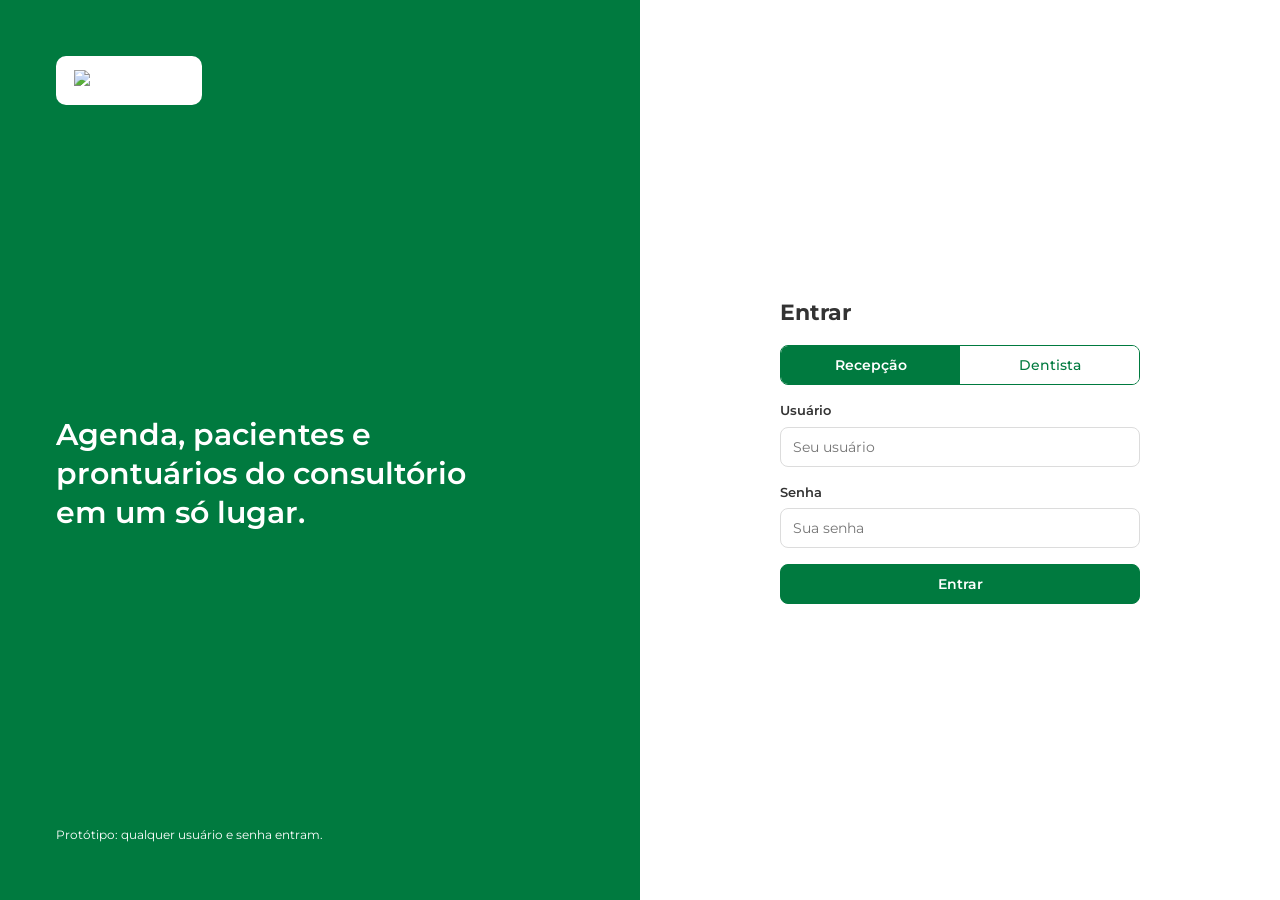
==== agenda.html @ 40bcf56d "Initial commit Created from https://vercel.com/new" ====
<!doctype html>
<html lang="pt-BR">
  <head>
    <meta charset="UTF-8" />
    <meta name="viewport" content="width=device-width,initial-scale=1" />
    <title>Agenda - Sorriso Pleno</title>
    <link rel="icon" href="assets/image/logo_sorriso_pleno.jpg" />
    <link rel="stylesheet" href="assets/css/style.css" />
  </head>
  <body>
    <div class="app">
      <aside
        class="side"
        id="menu"
        data-perfil="recepcao"
        data-ativo="agenda"
      ></aside>
      <main class="main">
        <div class="topo">
          <div>
            <label class="sub" for="dentista" style="margin: 0">Dentista</label
            ><select id="dentista" class="troca">
              <option>Dra. Renata Santos</option>
              <option>Dr. Carlos Mendes</option>
              <option>Dra. Ana Lima</option>
              <option>Todos os dentistas</option>
            </select>
            <p class="sub" id="subtituloData"></p>
          </div>
          <div class="row">
            <div class="tabs" role="group" aria-label="Modo de visualização">
              <button
                type="button"
                class="filter active"
                id="verDia"
                aria-pressed="true"
              >
                Dia
              </button>
              <button
                type="button"
                class="filter"
                id="verSemana"
                aria-pressed="false"
              >
                Semana
              </button>
            </div>
            <button
              class="btn sec sm"
              id="diaAnterior"
              data-i="left"
              aria-label="Dia anterior"
            ></button
            ><strong id="dataCompleta"></strong
            ><button
              class="btn sec sm"
              id="proximoDia"
              data-i="right"
              aria-label="Próximo dia"
            ></button
            ><button class="btn" id="abrirModal" data-i="plus">
              Nova consulta
            </button>
          </div>
        </div>

        <div class="stats">
          <div class="card">
            <span id="rotuloTotal">Pacientes no dia</span
            ><b id="totalPacientes">0</b>
          </div>
          <div class="card">
            <span>Pendentes</span><b id="totalPendentes">0</b>
          </div>
          <div class="card"><span>Consultórios</span><b>2</b></div>
        </div>

        <!-- VISÃO DIA -->
        <div class="cols" id="visaoDia">
          <section class="card">
            <div class="top">
              <h2>Agenda diária</h2>
              <span class="sub">08:00 — 18:00</span>
            </div>
            <div id="agenda"></div>
          </section>
          <div>
            <section class="card" style="margin-bottom: 20px">
              <div class="top">
                <h2 id="calTitulo"></h2>
                <span class="row"
                  ><button
                    class="btn sec sm"
                    id="mesAnterior"
                    data-i="left"
                    aria-label="Mês anterior"
                  ></button
                  ><button
                    class="btn sec sm"
                    id="mesProximo"
                    data-i="right"
                    aria-label="Próximo mês"
                  ></button
                ></span>
              </div>
              <div class="cal" id="cal"></div>
            </section>
            <section class="card proximos">
              <h2 id="tituloLista">Próximos pacientes</h2>
              <div class="search" data-i="search">
                <input
                  id="buscaPaciente"
                  placeholder="Buscar paciente por nome"
                  autocomplete="off"
                />
              </div>
              <div id="listaPacientes"></div>
            </section>
          </div>
        </div>

        <!-- VISÃO SEMANA (antigo agendamento.html) -->
        <section class="card" id="visaoSemana" hidden>
          <div class="top">
            <h2>Agenda semanal</h2>
            <span class="sub">08:00 — 18:00 · sábado até 12:00</span>
          </div>
          <div class="week" id="semana"></div>
          <div class="legenda">
            <span><i class="l-conf"></i>Confirmada</span>
            <span><i class="l-pend"></i>Pendente</span>
            <span><i class="l-bloq"></i>Horário bloqueado</span>
          </div>
          <p class="sub" style="margin-top: 12px">
            Intervalo de almoço das 12:00 às 13:00. Clique no dia para abrir a
            agenda diária ou na consulta para abrir o prontuário.
          </p>
        </section>
      </main>
    </div>

    <!-- NOVA CONSULTA (com verificação de choques) -->
    <div
      class="modal"
      id="modal"
      role="dialog"
      aria-modal="true"
      aria-labelledby="tituloModal"
    >
      <div class="box agendar">
        <h2 id="tituloModal">Nova consulta</h2>
        <form id="formAgendamento">
          <div class="form-grid">
            <div class="full">
              <label for="nome">Paciente</label>
              <input id="nome" list="listaNomes" autocomplete="off" required />
              <datalist id="listaNomes"></datalist>
            </div>
            <div>
              <label for="dentistaForm">Dentista</label>
              <select id="dentistaForm">
                <option>Dra. Renata Santos</option>
                <option>Dr. Carlos Mendes</option>
                <option>Dra. Ana Lima</option>
              </select>
            </div>
            <div>
              <label for="sala">Consultório</label>
              <select id="sala">
                <option>Sala 01</option>
                <option>Sala 02</option>
              </select>
            </div>
            <div>
              <label for="data">Data</label>
              <input id="data" type="date" required />
            </div>
            <div>
              <label for="hora">Início</label>
              <input id="hora" type="time" step="900" required />
            </div>
            <div>
              <label for="duracao">Duração</label>
              <select id="duracao">
                <option value="30">30 min</option>
                <option value="60" selected>1 hora</option>
                <option value="90">1h30</option>
                <option value="120">2 horas</option>
              </select>
            </div>
            <div>
              <label for="status">Status</label>
              <select id="status">
                <option>Confirmado</option>
                <option>Pendente</option>
              </select>
            </div>
            <div class="full">
              <label for="procedimento">Procedimento</label>
              <input id="procedimento" required />
            </div>
          </div>
          <div
            class="alert"
            id="alertaAgenda"
            role="status"
            aria-live="polite"
            hidden
          ></div>
          <div class="row">
            <button type="button" class="btn sec" id="fecharModal">
              Cancelar
            </button>
            <button class="btn" id="salvarConsulta">Salvar</button>
          </div>
        </form>
      </div>
    </div>

    <div
      class="modal"
      id="modalProntuario"
      role="dialog"
      aria-modal="true"
      aria-labelledby="prontNome"
    >
      <div class="box grande">
        <div class="pront-top">
          <div class="idp">
            <span class="av" id="prontIni"></span>
            <div>
              <h2 id="prontNome" style="margin: 0"></h2>
              <p class="sub">Prontuário do paciente</p>
            </div>
          </div>
          <button
            class="btn sec sm"
            id="fecharProntuario"
            data-i="x"
            aria-label="Fechar"
          ></button>
        </div>
        <div class="pront-res" id="prontResumo"></div>
        <h3>Histórico de consultas</h3>
        <div id="prontHistorico"></div>
        <h3>Anotações clínicas</h3>
        <textarea
          id="prontNotas"
          rows="5"
          placeholder="Registre aqui a evolução do paciente"
        ></textarea>
        <div class="row">
          <span class="sub" id="prontAviso" style="margin-right: auto"></span
          ><button class="btn sec" id="fecharProntuario2">Fechar</button
          ><button class="btn" id="salvarNotas">Salvar anotações</button>
        </div>
      </div>
    </div>

    <div class="toast" id="toast" role="status"></div>

    <script src="assets/js/common.js"></script>
    <script src="assets/js/agenda.js"></script>
  </body>
</html>
---- assets/css/style.css ----
@import url("https://fonts.googleapis.com/css2?family=Montserrat:wght@400;500;600;700&display=swap");
/* Sorriso Pleno – CSS único do projeto. Todas as telas usam apenas este arquivo. */
:root {
  --verde: #007a3f;
  --verde-esc: #005c2f;
  --verde-cl: #e6f2ec;
  --txt: #333333;
  --bg: #ffffff;
  --borda: #dcdcdc;
  --cinza: #f5f5f5;
  --risco: #b3261e;
  --risco-cl: #fdecea;
  --atencao: #8a5a00;
  --atencao-cl: #fff4d6;
}
* {
  box-sizing: border-box;
  margin: 0;
  padding: 0;
}
body {
  font-family: "Montserrat", sans-serif;
  font-weight: 400;
  color: var(--txt);
  background: var(--cinza);
  font-size: 14px;
  line-height: 1.5;
}
h1 {
  font-size: 22px;
  font-weight: 700;
}
h2 {
  font-size: 16px;
  font-weight: 600;
}
a {
  color: var(--verde);
  font-weight: 600;
  text-decoration: none;
}
a:hover {
  text-decoration: underline;
}
:focus-visible {
  outline: 3px solid var(--verde);
  outline-offset: 2px;
}
.ic {
  width: 18px;
  height: 18px;
  flex: none;
  fill: none;
  stroke: currentColor;
  stroke-width: 1.8;
  stroke-linecap: round;
  stroke-linejoin: round;
}
/* login */
.login {
  display: grid;
  grid-template-columns: 1fr 1fr;
  min-height: 100vh;
  background: var(--bg);
}
.login-marca {
  background: var(--verde);
  color: #fff;
  padding: 56px;
  display: flex;
  flex-direction: column;
  justify-content: space-between;
}
.login-marca p {
  font-size: 30px;
  font-weight: 600;
  line-height: 1.3;
  max-width: 420px;
}
.login-form {
  display: flex;
  align-items: center;
  justify-content: center;
  padding: 32px;
}
.login-form form {
  width: 100%;
  max-width: 360px;
  display: grid;
  gap: 16px;
}
.perfis {
  display: grid;
  grid-template-columns: 1fr 1fr;
  border: 1.5px solid var(--verde);
  border-radius: 8px;
  overflow: hidden;
}
.perfis button {
  padding: 10px;
  border: 0;
  background: #fff;
  color: var(--verde);
  font: 500 14px Montserrat;
  cursor: pointer;
}
.perfis button[aria-pressed="true"] {
  background: var(--verde);
  color: #fff;
  font-weight: 600;
}
label {
  display: grid;
  gap: 6px;
  font-weight: 600;
  font-size: 13px;
}
input,
select,
textarea {
  font: 400 14px Montserrat;
  color: var(--txt);
  padding: 10px 12px;
  border: 1.5px solid var(--borda);
  border-radius: 8px;
  background: #fff;
  width: 100%;
}
textarea {
  resize: vertical;
  min-height: 72px;
}
input:focus,
select:focus,
textarea:focus {
  border-color: var(--verde);
  outline: none;
}
.btn {
  font: 600 14px Montserrat;
  padding: 10px 18px;
  border-radius: 8px;
  border: 1.5px solid var(--verde);
  background: var(--verde);
  color: #fff;
  cursor: pointer;
  display: inline-flex;
  align-items: center;
  gap: 8px;
  justify-content: center;
}
.btn:hover {
  background: var(--verde-esc);
  text-decoration: none;
}
.btn.sec {
  background: #fff;
  color: var(--verde);
}
.btn.sec:hover {
  background: var(--verde-cl);
}
.btn.peq,
.btn.sm {
  padding: 6px 12px;
  font-size: 12px;
}
.btn.perigo {
  background: #fff;
  color: var(--risco);
  border-color: var(--risco);
}
.btn.perigo:hover {
  background: var(--risco-cl);
}
.dica {
  font-size: 12px;
  color: #666;
}
/* app */
.app {
  display: grid;
  grid-template-columns: 240px 1fr;
  min-height: 100vh;
}
.side {
  background: var(--verde);
  color: #fff;
  padding: 24px 16px;
  display: flex;
  flex-direction: column;
  gap: 6px;
  position: sticky;
  top: 0;
  height: 100vh;
}
.side a {
  color: #fff;
  display: flex;
  align-items: center;
  gap: 10px;
  padding: 10px 12px;
  border-radius: 8px;
  font-weight: 500;
}
.side a:hover {
  background: rgba(255, 255, 255, 0.15);
  text-decoration: none;
}
.side a.on {
  background: #fff;
  color: var(--verde);
  font-weight: 600;
}
.side .quem {
  margin-top: auto;
  padding: 12px;
  border-top: 1px solid rgba(255, 255, 255, 0.3);
  font-size: 13px;
}
.side .quem b {
  display: block;
  font-weight: 600;
}
.main {
  padding: 32px;
  max-width: 1400px;
  width: 100%;
  margin: 0 auto;
}
.topo {
  display: flex;
  justify-content: space-between;
  align-items: flex-end;
  gap: 16px;
  flex-wrap: wrap;
  margin-bottom: 24px;
}
.topo p {
  color: #666;
}
.card {
  background: #fff;
  border: 1px solid var(--borda);
  border-radius: 10px;
  padding: 20px;
}
.grid2 {
  display: grid;
  grid-template-columns: 1fr 1fr;
  gap: 16px;
}
.barra {
  display: flex;
  align-items: center;
  gap: 8px;
  flex-wrap: wrap;
}
.barra input[type="date"] {
  width: auto;
}
/* agenda */
.lista {
  display: grid;
  gap: 12px;
}
.cons {
  display: grid;
  grid-template-columns: 110px 1fr auto;
  gap: 16px;
  align-items: center;
  background: #fff;
  border: 1px solid var(--borda);
  border-left: 5px solid var(--verde);
  border-radius: 10px;
  padding: 16px;
}
.cons .hora {
  font-weight: 700;
  font-size: 18px;
}
.cons .hora small {
  display: block;
  font-weight: 400;
  font-size: 12px;
  color: #666;
}
.cons .pac {
  font-weight: 600;
  font-size: 15px;
}
.meta {
  display: flex;
  gap: 14px;
  flex-wrap: wrap;
  color: #555;
  font-size: 13px;
  margin-top: 4px;
}
.meta span {
  display: inline-flex;
  align-items: center;
  gap: 5px;
}
.acoes {
  display: flex;
  gap: 6px;
  flex-wrap: wrap;
  justify-content: flex-end;
}
.st {
  display: inline-block;
  padding: 3px 10px;
  border-radius: 99px;
  font-size: 12px;
  font-weight: 600;
  background: var(--cinza);
  border: 1px solid var(--borda);
}
.st.Confirmada {
  background: var(--verde-cl);
  color: var(--verde);
  border-color: var(--verde);
}
.st.Atendimento {
  background: var(--verde);
  color: #fff;
  border-color: var(--verde);
}
.st.Concluida {
  background: var(--txt);
  color: #fff;
  border-color: var(--txt);
}
.st.Falta {
  background: var(--risco-cl);
  color: var(--risco);
  border-color: var(--risco);
}
.cons.Atendimento {
  border-left-color: var(--txt);
  background: var(--verde-cl);
}
.cons.Falta,
.cons.Concluida {
  opacity: 0.8;
}
.chip {
  display: inline-flex;
  align-items: center;
  gap: 5px;
  font-size: 12px;
  font-weight: 600;
  padding: 2px 9px;
  border-radius: 99px;
  background: var(--risco-cl);
  color: var(--risco);
  border: 1px solid var(--risco);
}
.chip.at {
  background: var(--atencao-cl);
  color: var(--atencao);
  border-color: var(--atencao);
}
.hist {
  grid-column: 1/-1;
  font-size: 12px;
  color: #555;
  border-top: 1px dashed var(--borda);
  padding-top: 8px;
  display: none;
}
.hist.aberto {
  display: block;
}
.vazio {
  text-align: center;
  padding: 40px;
  color: #666;
  background: #fff;
  border: 1px dashed var(--borda);
  border-radius: 10px;
}
/* prontuario */
.tarja {
  background: var(--risco);
  color: #fff;
  font-weight: 600;
  padding: 10px 16px;
  border-radius: 8px;
  display: flex;
  gap: 10px;
  align-items: center;
  margin-bottom: 12px;
}
.alertas {
  background: var(--risco-cl);
  border: 2px solid var(--risco);
  border-radius: 10px;
  padding: 14px 16px;
  margin-bottom: 16px;
}
.alertas h2 {
  color: var(--risco);
  display: flex;
  gap: 8px;
  align-items: center;
  margin-bottom: 8px;
}
.alertas .barra {
  gap: 8px;
}
.alertas.ok {
  background: var(--verde-cl);
  border-color: var(--verde);
}
.alertas.ok h2 {
  color: var(--verde);
}
.form {
  display: grid;
  gap: 14px;
}
.check {
  display: flex;
  align-items: center;
  gap: 10px;
  font-weight: 600;
}
.check input {
  width: 18px;
  height: 18px;
  accent-color: var(--verde);
}
.erro {
  color: var(--risco);
  font-size: 12px;
  font-weight: 600;
  display: none;
}
.invalido {
  border-color: var(--risco);
}
.dados {
  display: grid;
  grid-template-columns: repeat(auto-fit, minmax(170px, 1fr));
  gap: 12px;
  margin-top: 12px;
}
.dados div {
  font-size: 13px;
}
.dados b {
  display: block;
  font-size: 12px;
  color: #666;
  font-weight: 500;
}
.hlist {
  list-style: none;
  display: grid;
  gap: 8px;
  margin-top: 12px;
}
.hlist li {
  border-left: 3px solid var(--verde);
  padding: 4px 12px;
  font-size: 13px;
}
.hlist small {
  color: #666;
  display: block;
}
.toast {
  position: fixed;
  bottom: 24px;
  right: 24px;
  background: var(--txt);
  color: #fff;
  padding: 12px 20px;
  border-radius: 8px;
  font-weight: 600;
  display: none;
  z-index: 9;
}
table {
  width: 100%;
  border-collapse: collapse;
  background: #fff;
  border: 1px solid var(--borda);
  border-radius: 10px;
  overflow: hidden;
}
th,
td {
  text-align: left;
  padding: 12px 16px;
  border-bottom: 1px solid var(--borda);
}
th {
  font-weight: 600;
  background: var(--verde-cl);
}
@media (max-width: 820px) {
  .login {
    grid-template-columns: 1fr;
  }
  .login-marca {
    padding: 24px;
  }
  .login-marca p {
    font-size: 20px;
  }
  .app {
    grid-template-columns: 1fr;
  }
  .side {
    position: static;
    height: auto;
    flex-direction: row;
    flex-wrap: wrap;
    align-items: center;
  }
  .side .quem {
    margin: 0 0 0 auto;
    border: 0;
  }
  .main {
    padding: 16px;
  }
  .cons {
    grid-template-columns: 1fr;
  }
  .acoes {
    justify-content: flex-start;
  }
  .grid2 {
    grid-template-columns: 1fr;
  }
}
@media (prefers-reduced-motion: no-preference) {
  .toast {
    animation: sobe 0.2s;
  }
  @keyframes sobe {
    from {
      transform: translateY(10px);
      opacity: 0;
    }
  }
}

/* ===== Componentes da recepção ===== */
:root {
  --g: var(--verde);
  --t: var(--txt);
  --w: #ffffff;
  --g10: var(--verde-cl);
  --g20: color-mix(in srgb, var(--verde) 22%, #fff);
  --t05: var(--cinza);
  --t15: var(--borda);
  --t60: #666666;
  --r: 10px;
}
.side .logo-img {
  margin: -24px -16px 16px;
  border-radius: 0;
  padding: 20px 16px;
  box-shadow: 0 2px 8px rgba(0, 0, 0, 0.15);
}
.side .logo-img img {
  max-height: 84px;
}
.logo-img {
  display: flex;
  align-items: center;
  justify-content: center;
  background: #fff;
  border-radius: 10px;
  padding: 10px;
  margin-bottom: 16px;
}
.logo-img img {
  display: block;
  max-width: 100%;
  max-height: 64px;
  height: auto;
}
.login-marca .logo-img {
  align-self: flex-start;
  padding: 14px 18px;
}
.login-marca .logo-img img {
  max-height: 72px;
}
.login-marca .dica {
  color: #fff;
}
.side .nav {
  display: grid;
  gap: 6px;
}
.side .quem a {
  padding: 8px 0 0;
}
.sub {
  color: var(--t60);
  font-size: 13px;
}
.row {
  display: flex;
  align-items: center;
  gap: 10px;
}
.stats {
  display: grid;
  grid-template-columns: repeat(3, minmax(0, 1fr));
  gap: 16px;
  margin-bottom: 20px;
}
.stats span {
  color: var(--t60);
  font-size: 12px;
  font-weight: 500;
}
.stats b {
  display: block;
  font-size: 26px;
  font-weight: 700;
}
.cols {
  display: grid;
  grid-template-columns: minmax(0, 1fr) 360px;
  gap: 20px;
  align-items: start;
}
.cols.p {
  grid-template-columns: 360px minmax(0, 1fr);
}
.btn:disabled {
  opacity: 0.6;
  cursor: not-allowed;
}
.search {
  position: relative;
  margin-bottom: 16px;
}
.search .ic {
  position: absolute;
  left: 12px;
  top: 12px;
  color: var(--t60);
}
.search input {
  padding-left: 38px;
}
.card table {
  border: 0;
  border-radius: 0;
}
td small {
  display: block;
  color: var(--t60);
  font-size: 11px;
  font-weight: 400;
}
.badge,
.status {
  display: inline-block;
  padding: 3px 10px;
  border-radius: 99px;
  font-size: 12px;
  font-weight: 600;
  background: var(--g10);
  color: var(--g);
}
.badge.p,
.status-pendente {
  background: var(--t15);
  color: var(--t);
}
.tabs {
  display: flex;
  gap: 8px;
  margin-bottom: 16px;
}
.filter {
  border: 1.5px solid var(--borda);
  background: #fff;
  border-radius: 99px;
  padding: 8px 18px;
  font:
    500 14px Montserrat,
    sans-serif;
  cursor: pointer;
  color: var(--txt);
}
.filter.active {
  background: var(--verde);
  color: #fff;
  border-color: var(--verde);
}
.ico {
  display: inline-flex;
  gap: 4px;
}
.ico button {
  border: 0;
  background: 0;
  color: var(--t60);
  cursor: pointer;
  padding: 4px;
}
.ico button:hover {
  color: var(--g);
}
.modal,
.backdrop {
  position: fixed;
  inset: 0;
  background: rgba(51, 51, 51, 0.5);
  display: none;
  place-items: center;
  z-index: 9;
}
.modal.ativo,
.backdrop.show {
  display: grid;
}
.box {
  background: #fff;
  border-radius: var(--r);
  padding: 24px;
  width: min(440px, 92vw);
}
.box .row {
  justify-content: flex-end;
  margin-top: 20px;
}
.box label,
aside.card label {
  display: block;
  margin: 12px 0 4px;
}
#formError {
  color: var(--risco);
  font-weight: 600;
  font-size: 12px;
  margin-top: 8px;
}
.consulta {
  display: flex;
  align-items: center;
  gap: 16px;
  padding: 14px 16px;
  border-radius: 10px;
  border-left: 4px solid var(--g);
  background: var(--g10);
  margin-bottom: 10px;
}
.consulta.pendente {
  border-color: var(--t);
  background: var(--t05);
}
.hora-consulta {
  font-weight: 700;
  width: 56px;
}
.hora-consulta small {
  font-weight: 400;
  color: var(--t60);
}
.info {
  flex: 1;
}
.info span {
  display: block;
  font-size: 12px;
  color: var(--t60);
}
.prontuario {
  border: 1.5px solid var(--borda);
  background: #fff;
  border-radius: 8px;
  padding: 6px 12px;
  font:
    600 12px Montserrat,
    sans-serif;
  cursor: pointer;
  color: var(--txt);
}
.paciente-mini {
  padding: 12px 0;
  border-top: 1px solid var(--t15);
  font-weight: 600;
}
.paciente-mini span {
  display: block;
  font-size: 12px;
  font-weight: 400;
  color: var(--t60);
}
.cal {
  display: grid;
  grid-template-columns: repeat(7, 1fr);
  text-align: center;
  gap: 4px;
  font-size: 12px;
}
.cal b {
  color: var(--t60);
  font-weight: 600;
}
.cal i {
  font-style: normal;
  padding: 6px 0;
}
.week {
  display: grid;
  grid-template-columns: repeat(6, 1fr);
  gap: 10px;
}
.week h3 {
  font-size: 13px;
  font-weight: 600;
  text-align: center;
  padding: 8px;
  border-radius: 8px;
  background: var(--t05);
}
.week .hoje h3 {
  background: var(--g);
  color: #fff;
}
.ev {
  border-left: 4px solid var(--g);
  background: var(--g10);
  border-radius: 8px;
  padding: 8px 10px;
  margin-top: 8px;
  font-size: 12px;
}
.ev b {
  display: block;
  font-weight: 600;
}
.ev.b {
  border-color: var(--t);
  background: var(--t05);
}
.ev.o {
  background: #fff;
  border: 1px solid var(--g);
  border-left-width: 4px;
}
.ev.c {
  border-color: var(--t);
  background: repeating-linear-gradient(
    45deg,
    var(--t15),
    var(--t15) 6px,
    #fff 6px,
    #fff 12px
  );
}
.alert {
  display: flex;
  gap: 8px;
  align-items: flex-start;
  border: 1px solid var(--t);
  border-radius: 10px;
  padding: 12px;
  font-size: 12px;
  background: var(--t05);
}
.phone {
  width: 340px;
  border: 8px solid var(--t);
  border-radius: 36px;
  overflow: hidden;
  background: var(--t05);
}
.phone header {
  background: var(--g);
  color: #fff;
  padding: 14px;
  font-weight: 600;
  display: flex;
  gap: 10px;
  align-items: center;
}
.chat {
  padding: 14px;
  display: flex;
  flex-direction: column;
  gap: 10px;
  height: 430px;
  overflow: auto;
}
.m {
  max-width: 82%;
  padding: 10px 12px;
  border-radius: 12px;
  font-size: 13px;
  background: #fff;
  border: 1px solid var(--t15);
}
.m.me {
  align-self: flex-end;
  background: var(--g10);
  border-color: var(--g20);
}
.phone footer {
  display: flex;
  gap: 8px;
  padding: 10px;
  background: #fff;
}
.log {
  background: var(--t);
  color: #fff;
  font-size: 12px;
  line-height: 1.9;
  border-radius: var(--r);
  padding: 16px;
  margin-top: 20px;
}
.log b {
  font-weight: 700;
}
.ico button .ic,
.btn .ic {
  width: 16px;
  height: 16px;
}
/* ===== Agenda da recepção ===== */
.top {
  display: flex;
  justify-content: space-between;
  align-items: baseline;
  margin-bottom: 12px;
}
.top h2 {
  margin: 0;
}
.hr {
  display: flex;
  align-items: center;
  gap: 14px;
  height: 34px;
  font-size: 12px;
  font-weight: 500;
  color: var(--t60);
}
.hr::after {
  content: "";
  flex: 1;
  border-top: 1px solid var(--t15);
}
.hr.almoco {
  background: var(--t05);
  border-radius: 8px;
  padding: 0 12px;
  margin: 8px 0;
}
.hr.almoco::after {
  display: none;
}
.hr.almoco em {
  font-style: normal;
  color: var(--t);
}
.info strong {
  font-weight: 600;
}
.consulta .status {
  min-width: 92px;
  text-align: center;
}
.prontuario:hover {
  border-color: var(--g);
  color: var(--g);
}
.cal .dia {
  border: 0;
  background: 0;
  font:
    500 12px Montserrat,
    sans-serif;
  color: var(--t);
  padding: 7px 0;
  border-radius: 50%;
  cursor: pointer;
  position: relative;
}
.cal .dia:hover {
  background: var(--g10);
}
.cal .dia.sel {
  background: var(--g);
  color: var(--w);
  font-weight: 700;
}
.cal .dia.tem::after {
  content: "";
  position: absolute;
  left: 50%;
  bottom: 2px;
  width: 4px;
  height: 4px;
  margin-left: -2px;
  border-radius: 50%;
  background: var(--g);
}
.cal .dia.sel.tem::after {
  background: var(--w);
}

.prontuario {
  display: inline-flex;
  align-items: center;
  gap: 6px;
  white-space: nowrap;
}
.prontuario .ic {
  width: 14px;
  height: 14px;
}
.paciente-mini {
  display: flex;
  justify-content: space-between;
  align-items: center;
  gap: 8px;
}
.paciente-mini > div {
  cursor: pointer;
  min-width: 0;
}
.av {
  width: 40px;
  height: 40px;
  border-radius: 10px;
  background: var(--g10);
  color: var(--g);
  display: grid;
  place-items: center;
  font-weight: 700;
  font-size: 13px;
  flex: none;
}
.box.grande {
  width: min(720px, 94vw);
  max-height: 90vh;
  overflow: auto;
}
.pront-top {
  display: flex;
  justify-content: space-between;
  align-items: center;
  margin-bottom: 16px;
}
.idp {
  display: flex;
  align-items: center;
  gap: 12px;
}
.pront-res {
  display: grid;
  grid-template-columns: repeat(3, 1fr);
  gap: 12px;
}
.pront-res div {
  background: var(--t05);
  border-radius: 10px;
  padding: 12px;
}
.pront-res span {
  display: block;
  font-size: 11px;
  font-weight: 500;
  color: var(--t60);
}
.pront-res b {
  font-weight: 600;
}
.box h3 {
  font-size: 13px;
  font-weight: 600;
  margin: 18px 0 8px;
}
.hist-item {
  display: flex;
  justify-content: space-between;
  align-items: center;
  gap: 12px;
  padding: 10px 0;
  border-top: 1px solid var(--t15);
}

@media (max-width: 600px) {
  .pront-res {
    grid-template-columns: 1fr;
  }
}
.troca {
  display: block;
  width: auto;
  font:
    700 24px Montserrat,
    sans-serif;
  color: var(--t);
  background: transparent
    url("data:image/svg+xml,%3Csvg xmlns='http://www.w3.org/2000/svg' viewBox='0 0 24 24' fill='none' stroke='%23333333' stroke-width='2' stroke-linecap='round' stroke-linejoin='round'%3E%3Cpath d='m6 9 6 6 6-6'/%3E%3C/svg%3E")
    no-repeat right 6px center/20px;
  appearance: none;
  -webkit-appearance: none;
  border: 1px solid transparent;
  padding: 2px 34px 2px 8px;
  margin-left: -8px;
  cursor: pointer;
}
.troca:hover {
  border-color: var(--t15);
  background-color: var(--t05);
}

@media (max-width: 900px) {
  .side .nav {
    display: flex;
    flex-wrap: wrap;
  }
  .logo-img {
    margin: 0;
  }
  .logo-img img {
    max-height: 40px;
  }
  .cols,
  .cols.p,
  .stats,
  .week {
    grid-template-columns: 1fr;
  }
  .phone {
    width: 100%;
  }
  .side .logo-img {
    margin: 0;
    padding: 6px 10px;
    border-radius: 10px;
    box-shadow: none;
  }
  .side .logo-img img {
    max-height: 40px;
  }
}
[hidden] {
  display: none !important;
}

/*Layout: o conteúdo usa a largura da tela e fica centralizado*/
.main {
  max-width: 1480px;
  margin: 0 auto;
  min-width: 0;
}
.cols {
  grid-template-columns: minmax(0, 1fr) 360px;
}
.cols.p {
  grid-template-columns: 360px minmax(0, 1fr);
}
.stats {
  grid-template-columns: repeat(3, minmax(0, 1fr));
}

/*Menu lateral: mais destaque, logo sem hover, sombras*/
.side {
  box-shadow: 4px 0 16px rgba(0, 0, 0, 0.14);
  z-index: 5;
}

/* Logo em faixa branca de borda a borda (anula o padding da .side) */
.side .logo-img,
.side a.logo-img {
  margin: -24px -16px 16px;
  padding: 20px 16px;
  border-radius: 0;
  background: #fff;
  box-shadow: 0 3px 8px rgba(0, 0, 0, 0.18);
}
.side .logo-img img {
  max-height: 84px;
}

/* Sem hover: o fundo da logo continua branco (antes virava verde claro) */
.logo-img:hover,
.side .logo-img:hover,
.side a.logo-img:hover {
  background: #fff;
  text-decoration: none;
}

/* Item ativo do menu (parte branca) com sombra leve */
.side a.on {
  box-shadow: 0 2px 6px rgba(0, 0, 0, 0.18);
}

/*Agenda: seletor Dia / Semana*/
.topo .tabs {
  margin-bottom: 0;
}
.topo .filter {
  padding: 7px 16px;
  font-size: 13px;
}
.filter:hover:not(.active) {
  background: var(--g10);
  border-color: var(--g);
}

/*Agenda: visão semanal*/
.week {
  grid-template-columns: repeat(6, minmax(0, 1fr));
  gap: 12px;
}
.week h3 {
  padding: 0;
}
.week h3 button {
  width: 100%;
  padding: 8px;
  font: inherit;
  color: inherit;
  background: none;
  border: 0;
  border-radius: 8px;
  cursor: pointer;
}
.week h3 button:hover {
  text-decoration: underline;
}
.ev[role="button"] {
  cursor: pointer;
}
.ev[role="button"]:hover {
  box-shadow: 0 2px 6px rgba(0, 0, 0, 0.14);
}
.ev b {
  overflow-wrap: anywhere;
}
.vazio-dia {
  text-align: center;
  margin-top: 12px;
}

.legenda {
  display: flex;
  gap: 18px;
  flex-wrap: wrap;
  margin-top: 16px;
}
.legenda span {
  display: inline-flex;
  align-items: center;
  gap: 6px;
  font-size: 12px;
  color: var(--t60);
}
.legenda i {
  width: 16px;
  height: 16px;
  border-radius: 4px;
  display: inline-block;
}
.legenda .l-conf {
  background: var(--g10);
  border-left: 4px solid var(--g);
}
.legenda .l-pend {
  background: var(--t05);
  border-left: 4px solid var(--t);
}
.legenda .l-bloq {
  background: repeating-linear-gradient(
    45deg,
    var(--t15),
    var(--t15) 4px,
    #fff 4px,
    #fff 8px
  );
  border-left: 4px solid var(--t);
}

/*Modal "Nova consulta" com aviso de choque*/
.box.agendar {
  width: min(560px, 94vw);
  max-height: 90vh;
  overflow: auto;
}
.form-grid {
  display: grid;
  grid-template-columns: 1fr 1fr;
  gap: 0 16px;
}
.form-grid .full {
  grid-column: 1 / -1;
}

.box .alert {
  margin-top: 16px;
}
.alert.conflito {
  border-color: var(--risco);
  background: var(--risco-cl);
  color: var(--risco);
}
.alert.livre {
  border-color: var(--g);
  background: var(--g10);
  color: var(--g);
}
.alert ul {
  margin: 6px 0 0 18px;
}
.alert li {
  margin-top: 2px;
}
.alert .sug {
  margin-top: 10px;
  color: var(--t);
  display: flex;
  align-items: center;
  gap: 8px;
  flex-wrap: wrap;
}

/*Responsivo (precisa vir depois das regras acima)*/
@media (max-width: 900px) {
  .cols,
  .cols.p,
  .stats,
  .week {
    grid-template-columns: 1fr;
  }
  .side {
    box-shadow: 0 4px 12px rgba(0, 0, 0, 0.14);
  }
  .side .logo-img,
  .side a.logo-img {
    margin: 0;
    padding: 6px 10px;
    border-radius: 10px;
    box-shadow: none;
  }
  .side .logo-img img {
    max-height: 40px;
  }
}
@media (max-width: 600px) {
  .form-grid {
    grid-template-columns: 1fr;
  }
}
/* =====================================================================
   AJUSTES 2: cole este bloco no FINAL do assets/css/style.css
   (Financeiro e Dentistas)
   ===================================================================== */

/* Botões da coluna "Ações" lado a lado */
.acoes-pag {
  display: inline-flex;
  align-items: center;
  gap: 8px;
}
.vazio-tab {
  text-align: center;
  color: var(--t60);
  padding: 32px 16px;
}
tr.inativo td:not(:last-child) {
  opacity: 0.6;
}
.msg-erro {
  color: var(--risco);
  font-weight: 600;
  font-size: 12px;
  min-height: 18px;
  margin-top: 12px;
}

/* Painel lateral (editar / novo dentista) */
.gaveta-fundo {
  position: fixed;
  inset: 0;
  background: rgba(51, 51, 51, 0.5);
  opacity: 0;
  visibility: hidden;
  transition:
    opacity 0.2s,
    visibility 0s 0.2s;
  z-index: 9;
}
.gaveta-fundo.ativo {
  opacity: 1;
  visibility: visible;
  transition: opacity 0.2s;
}

.gaveta {
  position: fixed;
  top: 0;
  right: 0;
  bottom: 0;
  width: min(440px, 100vw);
  background: #fff;
  box-shadow: -8px 0 24px rgba(0, 0, 0, 0.2);
  display: flex;
  flex-direction: column;
  transform: translateX(100%);
  visibility: hidden;
  transition:
    transform 0.25s,
    visibility 0s 0.25s;
  z-index: 10;
}
.gaveta.ativo {
  transform: none;
  visibility: visible;
  transition: transform 0.25s;
}

.gaveta-topo {
  display: flex;
  justify-content: space-between;
  align-items: center;
  padding: 20px 24px;
  border-bottom: 1px solid var(--borda);
}
.gaveta-corpo {
  padding: 8px 24px 24px;
  overflow: auto;
  flex: 1;
}
.gaveta label {
  display: block;
  margin: 14px 0 4px;
}
.gaveta .row {
  justify-content: flex-end;
  margin-top: 20px;
}

@media (prefers-reduced-motion: reduce) {
  .gaveta,
  .gaveta-fundo {
    transition: none;
  }
}
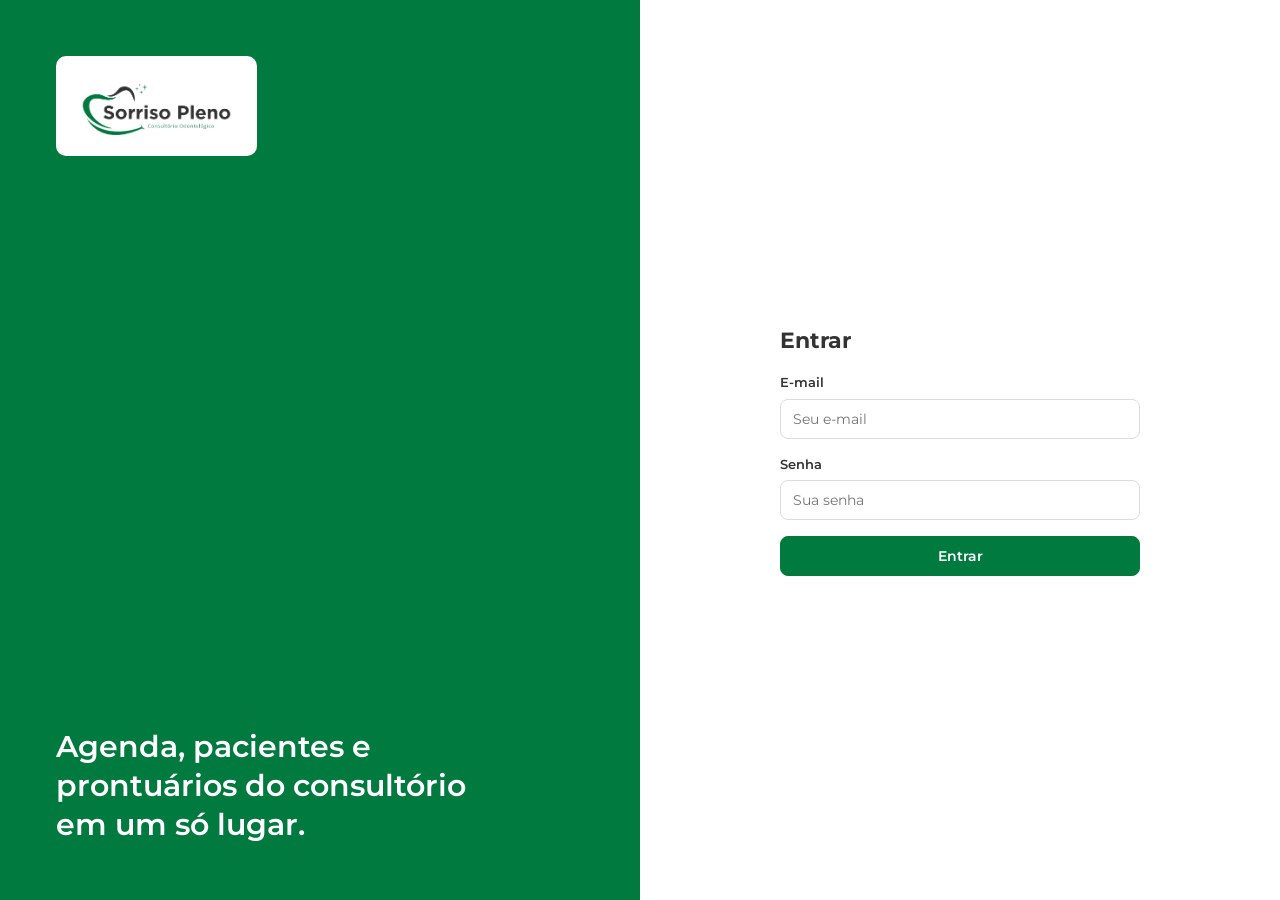
==== commit 4b246e5d: "Update agenda.html" ====
--- a/agenda.html
+++ b/agenda.html
@@ -20,10 +20,7 @@
           <div>
             <label class="sub" for="dentista" style="margin: 0">Dentista</label
             ><select id="dentista" class="troca">
-              <option>Dra. Renata Santos</option>
-              <option>Dr. Carlos Mendes</option>
-              <option>Dra. Ana Lima</option>
-              <option>Todos os dentistas</option>
+              <option value="">Todos os dentistas</option>
             </select>
             <p class="sub" id="subtituloData"></p>
           </div>
@@ -73,7 +70,7 @@
           <div class="card">
             <span>Pendentes</span><b id="totalPendentes">0</b>
           </div>
-          <div class="card"><span>Consultórios</span><b>2</b></div>
+          <div class="card"><span>Consultórios</span><b id="totalSalas">0</b></div>
         </div>
 
         <!-- VISÃO DIA -->
@@ -120,7 +117,7 @@
           </div>
         </div>
 
-        <!-- VISÃO SEMANA (antigo agendamento.html) -->
+        <!-- VISÃO SEMANA -->
         <section class="card" id="visaoSemana" hidden>
           <div class="top">
             <h2>Agenda semanal</h2>
@@ -129,18 +126,18 @@
           <div class="week" id="semana"></div>
           <div class="legenda">
             <span><i class="l-conf"></i>Confirmada</span>
-            <span><i class="l-pend"></i>Pendente</span>
-            <span><i class="l-bloq"></i>Horário bloqueado</span>
+            <span><i class="l-pend"></i>Aguardando confirmação</span>
+            <span><i class="l-bloq"></i>Cancelada ou falta</span>
           </div>
           <p class="sub" style="margin-top: 12px">
             Intervalo de almoço das 12:00 às 13:00. Clique no dia para abrir a
-            agenda diária ou na consulta para abrir o prontuário.
+            agenda diária ou na consulta para abrir a ficha do paciente.
           </p>
         </section>
       </main>
     </div>
 
-    <!-- NOVA CONSULTA (com verificação de choques) -->
+    <!-- NOVA CONSULTA: horários livres vindos da API -->
     <div
       class="modal"
       id="modal"
@@ -150,55 +147,37 @@
     >
       <div class="box agendar">
         <h2 id="tituloModal">Nova consulta</h2>
-        <form id="formAgendamento">
+        <form id="formAgendamento" novalidate>
           <div class="form-grid">
             <div class="full">
               <label for="nome">Paciente</label>
-              <input id="nome" list="listaNomes" autocomplete="off" required />
+              <input
+                id="nome"
+                list="listaNomes"
+                autocomplete="off"
+                placeholder="Digite o nome e escolha na lista"
+              />
               <datalist id="listaNomes"></datalist>
             </div>
             <div>
               <label for="dentistaForm">Dentista</label>
-              <select id="dentistaForm">
-                <option>Dra. Renata Santos</option>
-                <option>Dr. Carlos Mendes</option>
-                <option>Dra. Ana Lima</option>
-              </select>
+              <select id="dentistaForm"></select>
+            </div>
+            <div>
+              <label for="procedimentoForm">Procedimento</label>
+              <select id="procedimentoForm"></select>
+            </div>
+            <div class="full">
+              <label for="data">Data</label>
+              <input id="data" type="date" />
+            </div>
+            <div class="full">
+              <label>Horários livres</label>
+              <div class="tabs" id="slots" style="flex-wrap: wrap"></div>
             </div>
             <div>
               <label for="sala">Consultório</label>
-              <select id="sala">
-                <option>Sala 01</option>
-                <option>Sala 02</option>
-              </select>
-            </div>
-            <div>
-              <label for="data">Data</label>
-              <input id="data" type="date" required />
-            </div>
-            <div>
-              <label for="hora">Início</label>
-              <input id="hora" type="time" step="900" required />
-            </div>
-            <div>
-              <label for="duracao">Duração</label>
-              <select id="duracao">
-                <option value="30">30 min</option>
-                <option value="60" selected>1 hora</option>
-                <option value="90">1h30</option>
-                <option value="120">2 horas</option>
-              </select>
-            </div>
-            <div>
-              <label for="status">Status</label>
-              <select id="status">
-                <option>Confirmado</option>
-                <option>Pendente</option>
-              </select>
-            </div>
-            <div class="full">
-              <label for="procedimento">Procedimento</label>
-              <input id="procedimento" required />
+              <select id="sala" disabled></select>
             </div>
           </div>
           <div
@@ -209,15 +188,108 @@
             hidden
           ></div>
           <div class="row">
-            <button type="button" class="btn sec" id="fecharModal">
-              Cancelar
+            <button type="button" class="btn sec" data-fechar>Cancelar</button>
+            <button class="btn" id="salvarConsulta" disabled>Salvar</button>
+          </div>
+        </form>
+      </div>
+    </div>
+
+    <!-- CANCELAR (motivo obrigatório) -->
+    <div
+      class="modal"
+      id="modalCancelar"
+      role="dialog"
+      aria-modal="true"
+      aria-labelledby="tituloCancelar"
+    >
+      <div class="box">
+        <h2 id="tituloCancelar">Cancelar consulta</h2>
+        <p class="sub" id="resumoCancelar"></p>
+        <form id="formCancelar" novalidate>
+          <label for="motivoCancelar">Motivo do cancelamento</label>
+          <textarea
+            id="motivoCancelar"
+            rows="3"
+            placeholder="Obrigatório (mínimo 5 caracteres)"
+          ></textarea>
+          <p class="msg-erro" id="erroCancelar" role="alert"></p>
+          <div class="row">
+            <button type="button" class="btn sec" data-fechar>Voltar</button>
+            <button class="btn perigo" id="confirmarCancelar">
+              Cancelar consulta
             </button>
-            <button class="btn" id="salvarConsulta">Salvar</button>
           </div>
         </form>
       </div>
     </div>
 
+    <!-- REMARCAR (novo horário + motivo obrigatório) -->
+    <div
+      class="modal"
+      id="modalRemarcar"
+      role="dialog"
+      aria-modal="true"
+      aria-labelledby="tituloRemarcar"
+    >
+      <div class="box agendar">
+        <h2 id="tituloRemarcar">Remarcar consulta</h2>
+        <p class="sub" id="resumoRemarcar"></p>
+        <form id="formRemarcar" novalidate>
+          <div class="form-grid">
+            <div class="full">
+              <label for="dataRem">Nova data</label>
+              <input id="dataRem" type="date" />
+            </div>
+            <div class="full">
+              <label>Horários livres</label>
+              <div class="tabs" id="slotsRem" style="flex-wrap: wrap"></div>
+            </div>
+            <div>
+              <label for="salaRem">Consultório</label>
+              <select id="salaRem" disabled></select>
+            </div>
+            <div class="full">
+              <label for="motivoRem">Motivo da remarcação</label>
+              <textarea
+                id="motivoRem"
+                rows="2"
+                placeholder="Obrigatório (mínimo 5 caracteres)"
+              ></textarea>
+            </div>
+          </div>
+          <p class="msg-erro" id="erroRem" role="alert"></p>
+          <div class="row">
+            <button type="button" class="btn sec" data-fechar>Voltar</button>
+            <button class="btn" id="salvarRem" disabled>Remarcar</button>
+          </div>
+        </form>
+      </div>
+    </div>
+
+    <!-- HISTÓRICO DA CONSULTA -->
+    <div
+      class="modal"
+      id="modalHistorico"
+      role="dialog"
+      aria-modal="true"
+      aria-labelledby="tituloHistorico"
+    >
+      <div class="box grande">
+        <div class="pront-top">
+          <h2 id="tituloHistorico" style="margin: 0">Histórico da consulta</h2>
+          <button
+            class="btn sec sm"
+            data-fechar
+            data-i="x"
+            aria-label="Fechar"
+          ></button>
+        </div>
+        <ul class="hlist" id="listaHistorico"></ul>
+      </div>
+    </div>
+
+    <!-- FICHA DO PACIENTE (dados não clínicos) -->
     <div
       class="modal"
       id="modalProntuario"
@@ -231,12 +303,12 @@
             <span class="av" id="prontIni"></span>
             <div>
               <h2 id="prontNome" style="margin: 0"></h2>
-              <p class="sub">Prontuário do paciente</p>
+              <p class="sub">Ficha do paciente</p>
             </div>
           </div>
           <button
             class="btn sec sm"
-            id="fecharProntuario"
+            data-fechar
             data-i="x"
             aria-label="Fechar"
           ></button>
@@ -244,23 +316,14 @@
         <div class="pront-res" id="prontResumo"></div>
         <h3>Histórico de consultas</h3>
         <div id="prontHistorico"></div>
-        <h3>Anotações clínicas</h3>
-        <textarea
-          id="prontNotas"
-          rows="5"
-          placeholder="Registre aqui a evolução do paciente"
-        ></textarea>
         <div class="row">
-          <span class="sub" id="prontAviso" style="margin-right: auto"></span
-          ><button class="btn sec" id="fecharProntuario2">Fechar</button
-          ><button class="btn" id="salvarNotas">Salvar anotações</button>
-        </div>
-      </div>
-    </div>
-
-    <div class="toast" id="toast" role="status"></div>
+          <button class="btn sec" data-fechar>Fechar</button>
+        </div>
+      </div>
+    </div>
 
     <script src="assets/js/common.js"></script>
+    <script src="assets/js/api.js"></script>
     <script src="assets/js/agenda.js"></script>
   </body>
 </html>
